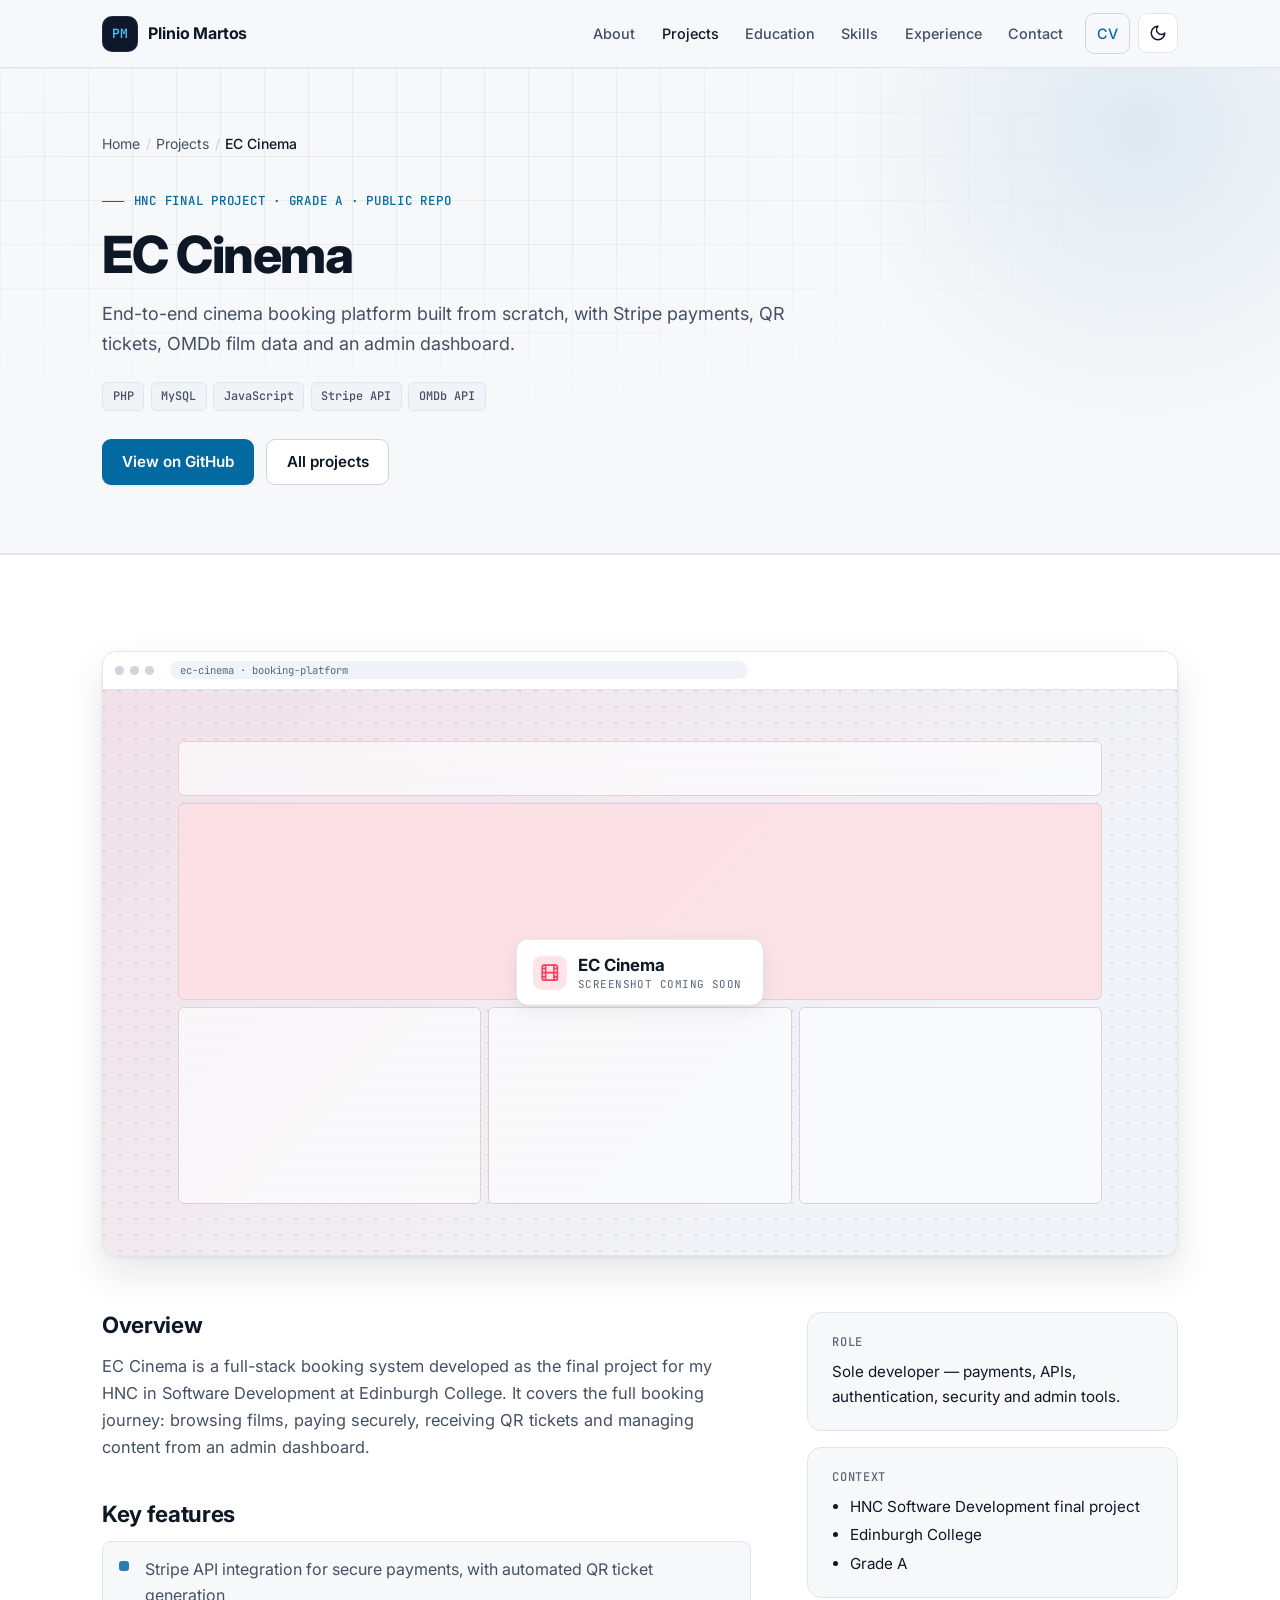
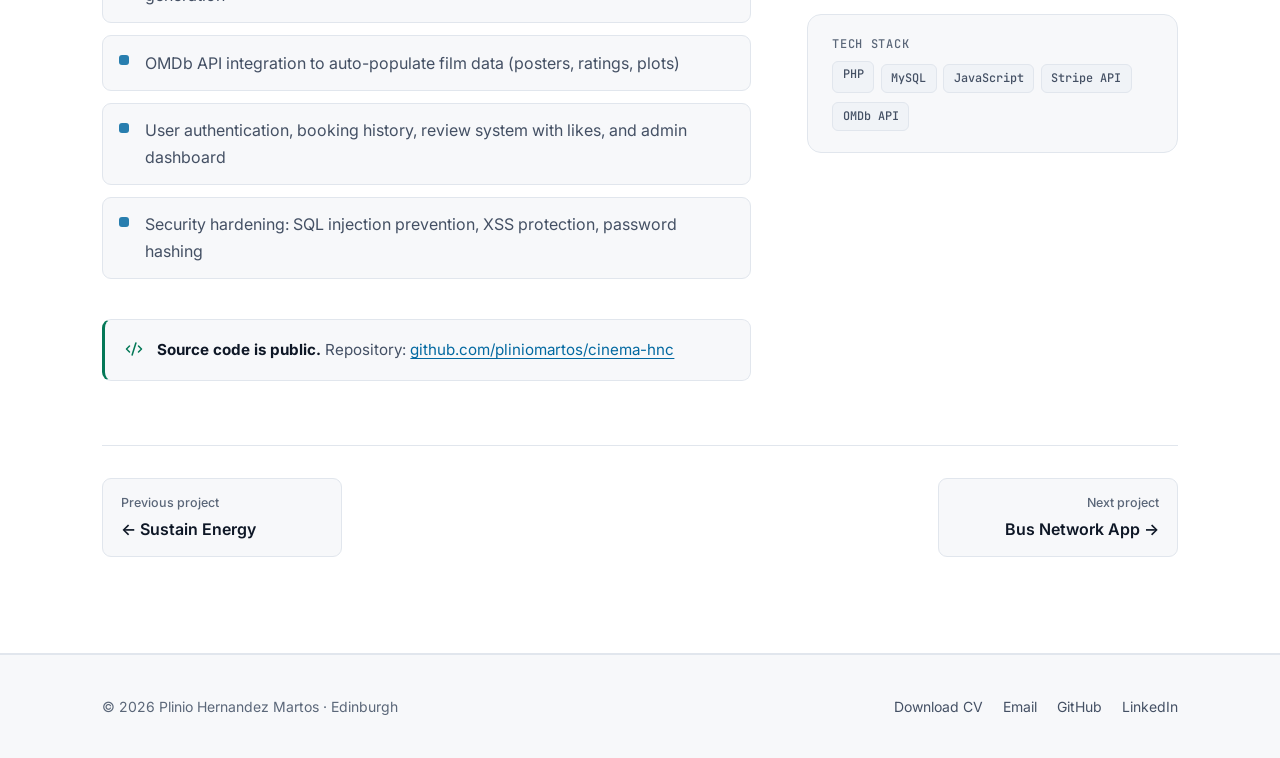
==== projects/ec-cinema.html @ 2426c2cb "Portfolio website for pliniomartos.dev" ====
<!DOCTYPE html>
<html lang="en-GB">
<head>
  <meta charset="utf-8">
  <meta name="viewport" content="width=device-width, initial-scale=1">
  <title>EC Cinema — Plinio Hernandez Martos</title>
  <meta name="description" content="EC Cinema: HNC full-stack cinema booking system with Stripe payments, QR tickets and OMDb integration. Grade A. Public on GitHub.">
  <meta name="theme-color" media="(prefers-color-scheme: light)" content="#f7f8fa">
  <meta name="theme-color" media="(prefers-color-scheme: dark)" content="#0a0f1a">
  <link rel="canonical" href="https://pliniomartos.dev/projects/ec-cinema.html">
  <meta property="og:type" content="article">
  <meta property="og:title" content="EC Cinema — Plinio Hernandez Martos">
  <meta property="og:description" content="Full-stack cinema booking system. PHP, MySQL, JavaScript, Stripe API. Grade A.">
  <meta property="og:url" content="https://pliniomartos.dev/projects/ec-cinema.html">
  <meta property="og:locale" content="en_GB">
  <link rel="icon" href="../assets/favicon.svg" type="image/svg+xml">
  <link rel="preconnect" href="https://fonts.googleapis.com">
  <link rel="preconnect" href="https://fonts.gstatic.com" crossorigin>
  <link href="https://fonts.googleapis.com/css2?family=Inter:wght@400;500;600;700;800&family=JetBrains+Mono:wght@500&display=swap" rel="stylesheet">
  <script>
    (function () {
      document.documentElement.classList.add("js");
      try {
        var t = localStorage.getItem("theme");
        if (t === "light" || t === "dark") {
          document.documentElement.setAttribute("data-theme", t);
        }
      } catch (e) {}
    })();
  </script>
  <link rel="stylesheet" href="../css/styles.css">
</head>
<body>
  <a class="skip-link" href="#main">Skip to content</a>

  <header class="site-header">
    <div class="container header-inner">
      <a class="logo" href="../index.html" aria-label="Plinio Martos home">
        <span class="logo-mark" aria-hidden="true">PM</span>
        <span>Plinio Martos</span>
      </a>
      <div class="header-actions">
        <nav class="nav" id="site-nav" aria-label="Primary">
          <a href="../index.html#about">About</a>
          <a href="../index.html#projects" class="is-current">Projects</a>
          <a href="../index.html#education">Education</a>
          <a href="../index.html#skills">Skills</a>
          <a href="../index.html#experience">Experience</a>
          <a href="../index.html#contact">Contact</a>
          <a class="nav-cv" href="../assets/Plinio_Hernandez_Martos_CV.pdf" download>CV</a>
        </nav>
        <button class="icon-btn theme-toggle" type="button" aria-label="Switch colour theme">
          <svg class="icon-sun" width="18" height="18" viewBox="0 0 24 24" fill="none" stroke="currentColor" stroke-width="2" stroke-linecap="round" stroke-linejoin="round" aria-hidden="true">
            <circle cx="12" cy="12" r="4"/>
            <path d="M12 2v2M12 20v2M4.93 4.93l1.41 1.41M17.66 17.66l1.41 1.41M2 12h2M20 12h2M6.34 17.66l-1.41 1.41M19.07 4.93l-1.41 1.41"/>
          </svg>
          <svg class="icon-moon" width="18" height="18" viewBox="0 0 24 24" fill="none" stroke="currentColor" stroke-width="2" stroke-linecap="round" stroke-linejoin="round" aria-hidden="true">
            <path d="M12 3a6 6 0 0 0 9 9 9 9 0 1 1-9-9Z"/>
          </svg>
        </button>
        <button class="icon-btn nav-toggle" type="button" aria-expanded="false" aria-controls="site-nav" aria-label="Open menu">
          <svg class="icon-open" width="20" height="20" viewBox="0 0 24 24" fill="none" stroke="currentColor" stroke-width="2" stroke-linecap="round" stroke-linejoin="round" aria-hidden="true">
            <path d="M4 7h16M4 12h16M4 17h16"/>
          </svg>
          <svg class="icon-close" width="20" height="20" viewBox="0 0 24 24" fill="none" stroke="currentColor" stroke-width="2" stroke-linecap="round" stroke-linejoin="round" aria-hidden="true">
            <path d="M6 6l12 12M18 6l-12 12"/>
          </svg>
        </button>
      </div>
    </div>
  </header>

  <main id="main">
    <div class="project-hero">
      <div class="container">
        <nav class="breadcrumb" aria-label="Breadcrumb">
          <ol>
            <li><a href="../index.html">Home</a></li>
            <li><a href="../index.html#projects">Projects</a></li>
            <li aria-current="page">EC Cinema</li>
          </ol>
        </nav>
        <p class="eyebrow">HNC final project · Grade A · Public repo</p>
        <h1>EC Cinema</h1>
        <p class="lede">End-to-end cinema booking platform built from scratch, with Stripe payments, QR tickets, OMDb film data and an admin dashboard.</p>
        <ul class="tags" aria-label="Tech stack">
          <li>PHP</li>
          <li>MySQL</li>
          <li>JavaScript</li>
          <li>Stripe API</li>
          <li>OMDb API</li>
        </ul>
        <div class="hero-actions">
          <a class="btn btn-primary" href="https://github.com/pliniomartos/cinema-hnc" rel="noopener noreferrer" target="_blank">View on GitHub</a>
          <a class="btn btn-secondary" href="../index.html#projects">All projects</a>
        </div>
      </div>
    </div>

    <section class="section section-alt">
      <div class="container">
        <div class="detail-shot">
          <div class="shot shot--lg shot--cinema" role="img" aria-label="EC Cinema booking platform preview — screenshot coming soon">
            <div class="shot-bar" aria-hidden="true">
              <span class="dot"></span><span class="dot"></span><span class="dot"></span>
              <span class="shot-url">ec-cinema · booking-platform</span>
            </div>
            <div class="shot-body" aria-hidden="true">
              <div class="shot-wire"><i></i><i></i><i></i><i></i><i></i></div>
              <div class="shot-label">
                <span class="shot-icon">
                  <svg width="20" height="20" viewBox="0 0 24 24" fill="none" stroke="currentColor" stroke-width="2" stroke-linecap="round" stroke-linejoin="round">
                    <rect width="18" height="18" x="3" y="3" rx="2"/>
                    <path d="M7 3v18M17 3v18M3 12h18M3 7h4M3 17h4M17 7h4M17 17h4"/>
                  </svg>
                </span>
                <span class="shot-text">
                  <span class="shot-name">EC Cinema</span>
                  <span class="shot-note">Screenshot coming soon</span>
                </span>
              </div>
            </div>
          </div>
        </div>

        <div class="detail-grid">
          <div class="detail-main">
            <section aria-labelledby="overview-heading">
              <h2 id="overview-heading">Overview</h2>
              <p>
                EC Cinema is a full-stack booking system developed as the final project for my HNC in Software
                Development at Edinburgh College. It covers the full booking journey: browsing films, paying securely,
                receiving QR tickets and managing content from an admin dashboard.
              </p>
            </section>

            <section aria-labelledby="features-heading">
              <h2 id="features-heading">Key features</h2>
              <ul class="feature-list">
                <li>Stripe API integration for secure payments, with automated QR ticket generation</li>
                <li>OMDb API integration to auto-populate film data (posters, ratings, plots)</li>
                <li>User authentication, booking history, review system with likes, and admin dashboard</li>
                <li>Security hardening: SQL injection prevention, XSS protection, password hashing</li>
              </ul>
            </section>

            <div class="code-note is-public">
              <svg width="18" height="18" viewBox="0 0 24 24" fill="none" stroke="currentColor" stroke-width="2" stroke-linecap="round" stroke-linejoin="round" aria-hidden="true">
                <path d="m18 16 4-4-4-4"/>
                <path d="m6 8-4 4 4 4"/>
                <path d="m14.5 4-5 16"/>
              </svg>
              <p>
                <strong>Source code is public.</strong>
                Repository:
                <a href="https://github.com/pliniomartos/cinema-hnc" rel="noopener noreferrer" target="_blank">github.com/pliniomartos/cinema-hnc</a>
              </p>
            </div>
          </div>

          <aside class="detail-aside">
            <div class="aside-card">
              <h3>Role</h3>
              <p>Sole developer — payments, APIs, authentication, security and admin tools.</p>
            </div>
            <div class="aside-card">
              <h3>Context</h3>
              <ul>
                <li>HNC Software Development final project</li>
                <li>Edinburgh College</li>
                <li>Grade A</li>
              </ul>
            </div>
            <div class="aside-card">
              <h3>Tech stack</h3>
              <ul class="tags">
                <li>PHP</li>
                <li>MySQL</li>
                <li>JavaScript</li>
                <li>Stripe API</li>
                <li>OMDb API</li>
              </ul>
            </div>
          </aside>
        </div>

        <nav class="more-projects" aria-label="More projects">
          <a href="sustain-energy.html">
            <span>Previous project</span>
            ← Sustain Energy
          </a>
          <a class="next" href="bus-network.html">
            <span>Next project</span>
            Bus Network App →
          </a>
        </nav>
      </div>
    </section>
  </main>

  <footer class="site-footer">
    <div class="container footer-inner">
      <p>© <span id="year">2026</span> Plinio Hernandez Martos · Edinburgh</p>
      <div class="footer-links">
        <a href="../assets/Plinio_Hernandez_Martos_CV.pdf" download>Download CV</a>
        <a href="mailto:pliniohernandezmartos@gmail.com">Email</a>
        <a href="https://github.com/pliniomartos" rel="noopener noreferrer" target="_blank">GitHub</a>
        <a href="https://linkedin.com/in/pliniomartos" rel="noopener noreferrer" target="_blank">LinkedIn</a>
      </div>
    </div>
  </footer>
  <script src="../js/main.js"></script>
</body>
</html>
---- css/styles.css ----
/* ==========================================================================
   Plinio Hernandez Martos — Portfolio
   Plain CSS, no build step. Light/dark themes (system default + manual toggle).
   ========================================================================== */

/* ---------- Design tokens ---------- */
:root {
  color-scheme: light;
  --bg: #f7f8fa;
  --surface: #ffffff;
  --surface-2: #f0f3f7;
  --text: #0e1726;
  --text-muted: #445064;
  --text-subtle: #5b6779;
  --border: #e1e6ed;
  --border-strong: #cdd5df;
  --accent: #0369a1;
  --accent-strong: #075985;
  --accent-soft: #e5f1f9;
  --accent-ink: #ffffff;
  --success: #047857;
  --success-soft: #e3f4ee;
  --grid-line: rgba(14, 23, 38, 0.05);
  --glow: rgba(3, 105, 161, 0.10);

  --radius: 14px;
  --radius-sm: 9px;
  --radius-pill: 999px;
  --shadow-sm: 0 1px 2px rgba(14, 23, 38, 0.06);
  --shadow: 0 1px 2px rgba(14, 23, 38, 0.05), 0 6px 20px rgba(14, 23, 38, 0.06);
  --shadow-lg: 0 2px 4px rgba(14, 23, 38, 0.05), 0 18px 40px rgba(14, 23, 38, 0.10);

  --font: "Inter", system-ui, -apple-system, "Segoe UI", Roboto, "Helvetica Neue", Arial, sans-serif;
  --mono: "JetBrains Mono", ui-monospace, "SF Mono", "Cascadia Mono", Menlo, Consolas, monospace;
  --max: 1140px;
  --header-h: 68px;
}

:root[data-theme="dark"] {
  color-scheme: dark;
  --bg: #0a0f1a;
  --surface: #111827;
  --surface-2: #162033;
  --text: #e8edf5;
  --text-muted: #a9b6c9;
  --text-subtle: #8e9db3;
  --border: #1f2a3d;
  --border-strong: #2d3b53;
  --accent: #4cc2f5;
  --accent-strong: #8dd8fa;
  --accent-soft: rgba(76, 194, 245, 0.12);
  --accent-ink: #04111d;
  --success: #3fd3a0;
  --success-soft: rgba(63, 211, 160, 0.12);
  --grid-line: rgba(232, 237, 245, 0.045);
  --glow: rgba(76, 194, 245, 0.10);
  --shadow-sm: 0 1px 2px rgba(0, 0, 0, 0.3);
  --shadow: 0 1px 2px rgba(0, 0, 0, 0.3), 0 6px 20px rgba(0, 0, 0, 0.25);
  --shadow-lg: 0 2px 4px rgba(0, 0, 0, 0.3), 0 18px 40px rgba(0, 0, 0, 0.4);
}

@media (prefers-color-scheme: dark) {
  :root:not([data-theme="light"]) {
    color-scheme: dark;
    --bg: #0a0f1a;
    --surface: #111827;
    --surface-2: #162033;
    --text: #e8edf5;
    --text-muted: #a9b6c9;
    --text-subtle: #8e9db3;
    --border: #1f2a3d;
    --border-strong: #2d3b53;
    --accent: #4cc2f5;
    --accent-strong: #8dd8fa;
    --accent-soft: rgba(76, 194, 245, 0.12);
    --accent-ink: #04111d;
    --success: #3fd3a0;
    --success-soft: rgba(63, 211, 160, 0.12);
    --grid-line: rgba(232, 237, 245, 0.045);
    --glow: rgba(76, 194, 245, 0.10);
    --shadow-sm: 0 1px 2px rgba(0, 0, 0, 0.3);
    --shadow: 0 1px 2px rgba(0, 0, 0, 0.3), 0 6px 20px rgba(0, 0, 0, 0.25);
    --shadow-lg: 0 2px 4px rgba(0, 0, 0, 0.3), 0 18px 40px rgba(0, 0, 0, 0.4);
  }
}

/* ---------- Base ---------- */
*,
*::before,
*::after {
  box-sizing: border-box;
}

html {
  scroll-behavior: smooth;
  scroll-padding-top: calc(var(--header-h) + 12px);
  -webkit-text-size-adjust: 100%;
  text-size-adjust: 100%;
}

@media (prefers-reduced-motion: reduce) {
  html {
    scroll-behavior: auto;
  }
  *,
  *::before,
  *::after {
    animation-duration: 0.01ms !important;
    animation-iteration-count: 1 !important;
    transition-duration: 0.01ms !important;
  }
}

body {
  margin: 0;
  font-family: var(--font);
  font-size: 1rem;
  line-height: 1.65;
  color: var(--text);
  background: var(--bg);
  -webkit-font-smoothing: antialiased;
  -moz-osx-font-smoothing: grayscale;
  text-rendering: optimizeLegibility;
}

h1,
h2,
h3,
h4 {
  line-height: 1.2;
  letter-spacing: -0.015em;
  margin: 0;
  text-wrap: balance;
}

p {
  margin: 0 0 1rem;
}

img {
  max-width: 100%;
  height: auto;
  display: block;
}

svg {
  flex-shrink: 0;
}

a {
  color: var(--accent);
  text-decoration-thickness: 1px;
  text-underline-offset: 3px;
}

a:hover {
  color: var(--accent-strong);
}

:focus-visible {
  outline: 3px solid var(--accent);
  outline-offset: 3px;
  border-radius: 4px;
}

::selection {
  background: var(--accent);
  color: var(--accent-ink);
}

code {
  font-family: var(--mono);
  font-size: 0.875em;
  background: var(--surface-2);
  border: 1px solid var(--border);
  border-radius: 5px;
  padding: 0.05em 0.35em;
}

.container {
  width: 100%;
  max-width: var(--max);
  margin: 0 auto;
  padding: 0 1.25rem;
}

@media (min-width: 768px) {
  .container {
    padding: 0 2rem;
  }
}

.sr-only {
  position: absolute;
  width: 1px;
  height: 1px;
  padding: 0;
  margin: -1px;
  overflow: hidden;
  clip: rect(0, 0, 0, 0);
  white-space: nowrap;
  border: 0;
}

.skip-link {
  position: absolute;
  left: 1rem;
  top: -100px;
  z-index: 200;
  padding: 0.65rem 1rem;
  background: var(--accent);
  color: var(--accent-ink);
  font-weight: 600;
  border-radius: var(--radius-sm);
  text-decoration: none;
}

.skip-link:focus {
  top: 0.75rem;
  color: var(--accent-ink);
}

/* ---------- Header & navigation ---------- */
.site-header {
  position: sticky;
  top: 0;
  z-index: 100;
  height: var(--header-h);
  background: color-mix(in srgb, var(--bg) 82%, transparent);
  -webkit-backdrop-filter: saturate(160%) blur(12px);
  backdrop-filter: saturate(160%) blur(12px);
  border-bottom: 1px solid var(--border);
}

@supports not (background: color-mix(in srgb, red 50%, transparent)) {
  .site-header {
    background: var(--bg);
  }
}

.header-inner {
  display: flex;
  align-items: center;
  justify-content: space-between;
  gap: 1rem;
  height: 100%;
}

.logo {
  display: inline-flex;
  align-items: center;
  gap: 0.65rem;
  font-weight: 700;
  font-size: 1rem;
  letter-spacing: -0.01em;
  color: var(--text);
  text-decoration: none;
}

.logo:hover {
  color: var(--text);
}

.logo-mark {
  display: inline-grid;
  place-items: center;
  width: 36px;
  height: 36px;
  border-radius: 10px;
  background: #0f172a;
  color: #4cc2f5;
  font-family: var(--mono);
  font-size: 0.8rem;
  font-weight: 600;
  letter-spacing: 0;
  box-shadow: inset 0 0 0 1px rgba(255, 255, 255, 0.08);
}

.header-actions {
  display: flex;
  align-items: center;
  gap: 0.5rem;
}

.nav {
  display: flex;
  align-items: center;
  gap: 0.25rem;
}

.nav a {
  position: relative;
  padding: 0.45rem 0.7rem;
  border-radius: var(--radius-sm);
  font-size: 0.9rem;
  font-weight: 500;
  color: var(--text-muted);
  text-decoration: none;
  transition: color 0.15s ease, background-color 0.15s ease;
}

.nav a:hover {
  color: var(--text);
  background: var(--surface-2);
}

.nav a[aria-current="page"],
.nav a.is-current {
  color: var(--text);
}

.nav .nav-cv {
  margin-left: 0.4rem;
  color: var(--accent);
  border: 1px solid var(--border-strong);
}

.nav .nav-cv:hover {
  color: var(--accent-strong);
  border-color: var(--accent);
  background: var(--accent-soft);
}

.icon-btn {
  display: inline-grid;
  place-items: center;
  width: 40px;
  height: 40px;
  padding: 0;
  border: 1px solid var(--border);
  border-radius: var(--radius-sm);
  background: var(--surface);
  color: var(--text);
  cursor: pointer;
  transition: border-color 0.15s ease, background-color 0.15s ease;
}

.icon-btn:hover {
  border-color: var(--border-strong);
  background: var(--surface-2);
}

.nav-toggle {
  display: none;
}

.nav-toggle .icon-close {
  display: none;
}

.nav-toggle[aria-expanded="true"] .icon-open {
  display: none;
}

.nav-toggle[aria-expanded="true"] .icon-close {
  display: block;
}

/* Theme toggle: show the icon for the theme you would switch TO */
.theme-toggle .icon-sun {
  display: none;
}

:root[data-theme="dark"] .theme-toggle .icon-sun {
  display: block;
}

:root[data-theme="dark"] .theme-toggle .icon-moon {
  display: none;
}

@media (prefers-color-scheme: dark) {
  :root:not([data-theme="light"]) .theme-toggle .icon-sun {
    display: block;
  }
  :root:not([data-theme="light"]) .theme-toggle .icon-moon {
    display: none;
  }
}

/* Without JS the toggles cannot work, so hide them and keep the nav visible */
html:not(.js) .theme-toggle,
html:not(.js) .nav-toggle {
  display: none !important;
}

@media (max-width: 860px) {
  .js .nav-toggle {
    display: inline-grid;
  }

  .js .nav {
    position: absolute;
    top: var(--header-h);
    left: 0;
    right: 0;
    z-index: 99;
    flex-direction: column;
    align-items: stretch;
    gap: 0.15rem;
    padding: 0.75rem 1.25rem 1.5rem;
    min-height: calc(100vh - var(--header-h));
    min-height: calc(100dvh - var(--header-h));
    background: var(--bg);
    border-bottom: 1px solid var(--border);
    box-shadow: var(--shadow-lg);
    display: none;
  }

  .js .nav.is-open {
    display: flex;
  }

  .js .site-header:has(.nav.is-open) {
    background: var(--bg);
  }

  body.nav-open {
    overflow: hidden;
  }

  .js .nav a {
    padding: 0.8rem 0.75rem;
    font-size: 1rem;
  }

  .js .nav .nav-cv {
    margin: 0.5rem 0 0;
    text-align: center;
  }

  html:not(.js) .header-inner {
    height: auto;
    flex-wrap: wrap;
    padding-top: 0.75rem;
    padding-bottom: 0.75rem;
  }

  html:not(.js) .site-header {
    height: auto;
    position: static;
  }

  html:not(.js) .nav {
    flex-wrap: wrap;
  }
}

/* ---------- Buttons ---------- */
.btn {
  display: inline-flex;
  align-items: center;
  justify-content: center;
  gap: 0.5rem;
  min-height: 46px;
  padding: 0.7rem 1.2rem;
  font-family: inherit;
  font-size: 0.95rem;
  font-weight: 600;
  line-height: 1.2;
  border-radius: var(--radius-sm);
  border: 1px solid transparent;
  text-decoration: none;
  cursor: pointer;
  transition: background-color 0.15s ease, border-color 0.15s ease, color 0.15s ease, transform 0.15s ease, box-shadow 0.15s ease;
}

.btn:hover {
  transform: translateY(-1px);
}

.btn-primary {
  background: var(--accent);
  color: var(--accent-ink);
  box-shadow: var(--shadow-sm);
}

.btn-primary:hover {
  background: var(--accent-strong);
  color: var(--accent-ink);
}

.btn-secondary {
  background: var(--surface);
  color: var(--text);
  border-color: var(--border-strong);
}

.btn-secondary:hover {
  color: var(--text);
  border-color: var(--text-subtle);
}

.btn-ghost {
  background: transparent;
  color: var(--accent);
  padding-left: 0.25rem;
  padding-right: 0.25rem;
}

.btn-ghost:hover {
  color: var(--accent-strong);
  transform: none;
}

.btn-sm {
  min-height: 40px;
  padding: 0.5rem 0.95rem;
  font-size: 0.875rem;
}

/* ---------- Hero ---------- */
.hero {
  position: relative;
  overflow: hidden;
  padding: 4.5rem 0 4.5rem;
  border-bottom: 1px solid var(--border);
}

.hero::before,
.project-hero::before,
.error-page::before {
  content: "";
  position: absolute;
  inset: 0;
  z-index: -1;
  background-image:
    linear-gradient(var(--grid-line) 1px, transparent 1px),
    linear-gradient(90deg, var(--grid-line) 1px, transparent 1px);
  background-size: 44px 44px;
  -webkit-mask-image: radial-gradient(ellipse 80% 70% at 30% 20%, #000 30%, transparent 75%);
  mask-image: radial-gradient(ellipse 80% 70% at 30% 20%, #000 30%, transparent 75%);
}

.hero::after,
.project-hero::after {
  content: "";
  position: absolute;
  z-index: -1;
  width: 640px;
  height: 640px;
  top: -260px;
  right: -180px;
  border-radius: 50%;
  background: radial-gradient(circle, var(--glow), transparent 65%);
  pointer-events: none;
}

.hero,
.project-hero,
.error-page {
  isolation: isolate;
}

.hero-grid {
  display: grid;
  gap: 3rem;
  align-items: center;
}

@media (min-width: 960px) {
  .hero {
    padding: 6rem 0 6rem;
  }
  .hero-grid {
    grid-template-columns: minmax(0, 1.35fr) minmax(0, 1fr);
    gap: 3.5rem;
  }
}

.status-pill {
  display: inline-flex;
  align-items: center;
  gap: 0.55rem;
  margin: 0 0 1.5rem;
  padding: 0.35rem 0.85rem 0.35rem 0.7rem;
  font-size: 0.85rem;
  font-weight: 500;
  color: var(--text-muted);
  background: var(--surface);
  border: 1px solid var(--border);
  border-radius: var(--radius-pill);
  box-shadow: var(--shadow-sm);
}

.status-dot {
  width: 8px;
  height: 8px;
  border-radius: 50%;
  background: var(--success);
  box-shadow: 0 0 0 4px var(--success-soft);
}

.hero h1 {
  font-size: clamp(2.35rem, 4.2vw + 1rem, 3.9rem);
  font-weight: 800;
  letter-spacing: -0.035em;
  line-height: 1.05;
  margin-bottom: 1rem;
}

.hero-role {
  margin: 0 0 1.25rem;
  font-size: clamp(1.1rem, 1vw + 0.9rem, 1.35rem);
  font-weight: 600;
  color: var(--accent);
  letter-spacing: -0.01em;
}

.hero-lead {
  max-width: 38rem;
  font-size: 1.075rem;
  color: var(--text-muted);
  margin-bottom: 2rem;
}

.hero-actions {
  display: flex;
  flex-wrap: wrap;
  gap: 0.75rem;
}

.hero-facts {
  display: flex;
  flex-wrap: wrap;
  gap: 0.6rem 1.5rem;
  margin: 2.25rem 0 0;
  padding: 0;
  list-style: none;
  font-size: 0.9rem;
  color: var(--text-muted);
}

.hero-facts li {
  display: inline-flex;
  align-items: center;
  gap: 0.45rem;
}

.hero-facts svg {
  color: var(--accent);
}

/* Hero "profile file" card */
.profile-card {
  margin: 0;
  background: var(--surface);
  border: 1px solid var(--border);
  border-radius: var(--radius);
  box-shadow: var(--shadow-lg);
  overflow: hidden;
  font-family: var(--mono);
  font-size: 0.82rem;
  line-height: 1.75;
}

.profile-card-bar {
  display: flex;
  align-items: center;
  gap: 6px;
  padding: 0.7rem 1rem;
  background: var(--surface-2);
  border-bottom: 1px solid var(--border);
  color: var(--text-subtle);
  font-size: 0.75rem;
}

.profile-card-bar .dot {
  width: 10px;
  height: 10px;
  border-radius: 50%;
  background: var(--border-strong);
}

.profile-card-bar .file {
  margin-left: 0.6rem;
}

.profile-card pre,
.profile-card code {
  background: none;
  border: 0;
  border-radius: 0;
  padding: 0;
  font: inherit;
  font-size: inherit;
  white-space: pre-wrap;
  overflow-wrap: break-word;
}

.profile-card pre {
  margin: 0;
  padding: 1.1rem 1.25rem 1.3rem;
  overflow-x: auto;
  color: var(--text-muted);
}

.profile-card .k {
  color: var(--accent);
}

.profile-card .s {
  color: var(--text);
}

.profile-card .b {
  color: var(--success);
}

/* ---------- Sections ---------- */
.section {
  padding: 4.5rem 0;
}

@media (min-width: 768px) {
  .section {
    padding: 6rem 0;
  }
}

.section-alt {
  background: var(--surface);
  border-top: 1px solid var(--border);
  border-bottom: 1px solid var(--border);
}

.section-header {
  max-width: 44rem;
  margin-bottom: 2.75rem;
}

.eyebrow {
  display: inline-flex;
  align-items: center;
  gap: 0.6rem;
  margin: 0 0 0.75rem;
  font-family: var(--mono);
  font-size: 0.78rem;
  font-weight: 500;
  letter-spacing: 0.06em;
  text-transform: uppercase;
  color: var(--accent);
}

.eyebrow::before {
  content: "";
  width: 22px;
  height: 1px;
  background: currentColor;
}

.section-header h2 {
  font-size: clamp(1.75rem, 1.5vw + 1.2rem, 2.35rem);
  font-weight: 750;
  letter-spacing: -0.025em;
  margin-bottom: 0.85rem;
}

.section-header p {
  margin: 0;
  font-size: 1.05rem;
  color: var(--text-muted);
}

/* ---------- About ---------- */
.about-grid {
  display: grid;
  gap: 2.5rem;
}

@media (min-width: 900px) {
  .about-grid {
    grid-template-columns: minmax(0, 1.4fr) minmax(0, 1fr);
    gap: 3.5rem;
    align-items: start;
  }
}

.about-text p {
  color: var(--text-muted);
  font-size: 1.05rem;
}

.about-text p:first-child {
  color: var(--text);
  font-size: 1.15rem;
}

.about-text p:last-child {
  margin-bottom: 0;
}

.about-card {
  padding: 1.75rem;
  background: var(--bg);
  border: 1px solid var(--border);
  border-radius: var(--radius);
}

.about-card h3 {
  font-size: 0.8rem;
  font-family: var(--mono);
  font-weight: 500;
  text-transform: uppercase;
  letter-spacing: 0.06em;
  color: var(--text-subtle);
  margin-bottom: 1.25rem;
}

.about-card dl {
  margin: 0;
  display: grid;
  gap: 0;
}

.about-card dl > div {
  padding: 0.85rem 0;
  border-top: 1px solid var(--border);
}

.about-card dl > div:first-child {
  padding-top: 0;
  border-top: 0;
}

.about-card dl > div:last-child {
  padding-bottom: 0;
}

.about-card dt {
  font-size: 0.78rem;
  font-weight: 600;
  text-transform: uppercase;
  letter-spacing: 0.05em;
  color: var(--text-subtle);
  margin-bottom: 0.2rem;
}

.about-card dd {
  margin: 0;
  font-size: 0.95rem;
  line-height: 1.5;
}

.about-card dd strong {
  font-weight: 600;
}

.about-card dd .sub {
  display: block;
  color: var(--text-muted);
  font-size: 0.875rem;
}

/* ---------- Education ---------- */
.edu-list {
  display: grid;
  gap: 1rem;
  margin: 0;
  padding: 0;
  list-style: none;
}

.edu-item {
  display: grid;
  gap: 0.35rem 2rem;
  padding: 1.5rem;
  background: var(--surface);
  border: 1px solid var(--border);
  border-radius: var(--radius);
  box-shadow: var(--shadow-sm);
}

.section-alt .edu-item {
  background: var(--bg);
}

.edu-item.is-current {
  border-color: color-mix(in srgb, var(--accent) 45%, var(--border));
  box-shadow: 0 0 0 1px color-mix(in srgb, var(--accent) 20%, transparent), var(--shadow);
}

@media (min-width: 760px) {
  .edu-item {
    grid-template-columns: 170px minmax(0, 1fr);
    padding: 1.6rem 1.75rem;
  }
}

.edu-dates {
  margin: 0;
  font-family: var(--mono);
  font-size: 0.85rem;
  color: var(--text-subtle);
  padding-top: 0.2rem;
}

.edu-body h3 {
  font-size: 1.15rem;
  font-weight: 700;
  margin-bottom: 0.2rem;
}

.edu-inst {
  margin: 0 0 0.75rem;
  color: var(--text-muted);
  font-weight: 500;
}

.edu-body ul.edu-notes {
  margin: 0.75rem 0 0;
  padding-left: 1.1rem;
  color: var(--text-muted);
  font-size: 0.95rem;
}

.edu-body ul.edu-notes li + li {
  margin-top: 0.25rem;
}

.badges {
  display: flex;
  flex-wrap: wrap;
  gap: 0.4rem;
  margin: 0;
  padding: 0;
  list-style: none;
}

.badge {
  display: inline-flex;
  align-items: center;
  gap: 0.35rem;
  padding: 0.2rem 0.6rem;
  font-size: 0.78rem;
  font-weight: 600;
  line-height: 1.5;
  border-radius: var(--radius-pill);
  background: var(--surface-2);
  color: var(--text-muted);
  border: 1px solid var(--border);
}

.badge-accent {
  background: var(--accent-soft);
  color: var(--accent);
  border-color: transparent;
}

:root[data-theme="dark"] .badge-accent {
  color: var(--accent-strong);
}

@media (prefers-color-scheme: dark) {
  :root:not([data-theme="light"]) .badge-accent {
    color: var(--accent-strong);
  }
}

.badge-success {
  background: var(--success-soft);
  color: var(--success);
  border-color: transparent;
}

/* ---------- Projects ---------- */
.projects-grid {
  display: grid;
  gap: 1.5rem;
}

@media (min-width: 720px) {
  .projects-grid {
    grid-template-columns: repeat(2, minmax(0, 1fr));
  }
}

.project-card {
  display: flex;
  flex-direction: column;
  background: var(--surface);
  border: 1px solid var(--border);
  border-radius: var(--radius);
  overflow: hidden;
  box-shadow: var(--shadow-sm);
  transition: box-shadow 0.2s ease, border-color 0.2s ease, transform 0.2s ease;
}

.project-card:hover {
  border-color: var(--border-strong);
  box-shadow: var(--shadow-lg);
  transform: translateY(-2px);
}

.project-card .shot {
  border: 0;
  border-bottom: 1px solid var(--border);
  border-radius: 0;
}

.project-body {
  display: flex;
  flex-direction: column;
  flex: 1;
  padding: 1.5rem 1.5rem 1.35rem;
}

.project-meta {
  margin: 0 0 0.5rem;
  font-family: var(--mono);
  font-size: 0.75rem;
  font-weight: 500;
  letter-spacing: 0.04em;
  text-transform: uppercase;
  color: var(--text-subtle);
}

.project-body h3 {
  font-size: 1.3rem;
  font-weight: 700;
  margin-bottom: 0.55rem;
}

.project-body h3 a {
  color: var(--text);
  text-decoration: none;
}

.project-body h3 a:hover {
  color: var(--accent);
}

.project-body > p:not(.project-meta) {
  color: var(--text-muted);
  font-size: 0.975rem;
}

.tags {
  display: flex;
  flex-wrap: wrap;
  gap: 0.4rem;
  margin: 0 0 1.25rem;
  padding: 0;
  list-style: none;
}

.tags li {
  padding: 0.22rem 0.6rem;
  font-family: var(--mono);
  font-size: 0.74rem;
  font-weight: 500;
  color: var(--text-muted);
  background: var(--surface-2);
  border: 1px solid var(--border);
  border-radius: 6px;
}

.project-footer {
  display: flex;
  flex-wrap: wrap;
  align-items: center;
  justify-content: space-between;
  gap: 0.75rem 1rem;
  margin-top: auto;
  padding-top: 1.1rem;
  border-top: 1px solid var(--border);
}

.code-status {
  display: inline-flex;
  align-items: center;
  gap: 0.45rem;
  margin: 0;
  font-size: 0.875rem;
  font-weight: 500;
  color: var(--text-muted);
}

.code-status a {
  color: inherit;
  text-decoration: underline;
  text-decoration-color: var(--border-strong);
}

.code-status a:hover {
  color: var(--accent);
  text-decoration-color: currentColor;
}

.code-status svg {
  color: var(--text-subtle);
}

.code-status.is-public {
  color: var(--success);
}

.code-status.is-public svg {
  color: currentColor;
}

/* ---------- Screenshot placeholders (designed, intentional) ---------- */
.shot {
  --tint: #0ea5e9;
  position: relative;
  display: flex;
  flex-direction: column;
  aspect-ratio: 16 / 10;
  overflow: hidden;
  background: var(--surface-2);
  border: 1px solid var(--border);
  border-radius: var(--radius);
}

.shot--energy { --tint: #10b981; }
.shot--cinema { --tint: #f43f5e; }
.shot--bus { --tint: #f59e0b; }
.shot--ml { --tint: #8b5cf6; }

.shot-bar {
  display: flex;
  align-items: center;
  gap: 6px;
  height: 30px;
  padding: 0 12px;
  background: var(--surface);
  border-bottom: 1px solid var(--border);
}

.shot-bar .dot {
  width: 9px;
  height: 9px;
  border-radius: 50%;
  background: var(--border-strong);
}

.shot-url {
  flex: 0 1 55%;
  margin-left: 10px;
  padding: 0 10px;
  height: 18px;
  line-height: 18px;
  font-family: var(--mono);
  font-size: 0.66rem;
  color: var(--text-subtle);
  background: var(--surface-2);
  border-radius: var(--radius-pill);
  white-space: nowrap;
  overflow: hidden;
  text-overflow: ellipsis;
}

.shot-body {
  position: relative;
  flex: 1;
  background:
    radial-gradient(circle at 1px 1px, color-mix(in srgb, var(--tint) 22%, transparent) 1px, transparent 0) 0 0 / 16px 16px,
    linear-gradient(135deg, color-mix(in srgb, var(--tint) 10%, var(--surface-2)), var(--surface-2) 70%);
}

/* Wireframe skeleton */
.shot-wire {
  position: absolute;
  inset: 9% 7%;
  display: grid;
  gap: 7px;
  grid-template-columns: repeat(3, 1fr);
  grid-template-rows: 12% 1fr 1fr;
  grid-template-areas:
    "n n n"
    "h h h"
    "a b c";
  opacity: 0.85;
}

.shot-wire i {
  display: block;
  border-radius: 6px;
  background: color-mix(in srgb, var(--surface) 75%, transparent);
  border: 1px solid color-mix(in srgb, var(--tint) 18%, var(--border));
}

.shot-wire i:nth-child(1) { grid-area: n; }
.shot-wire i:nth-child(2) {
  grid-area: h;
  background: color-mix(in srgb, var(--tint) 16%, var(--surface));
}
.shot-wire i:nth-child(3) { grid-area: a; }
.shot-wire i:nth-child(4) { grid-area: b; }
.shot-wire i:nth-child(5) { grid-area: c; }

/* Desktop-app layout (sidebar + main) */
.shot-wire--desktop {
  grid-template-columns: 26% 1fr 1fr;
  grid-template-rows: 12% 1fr 26%;
  grid-template-areas:
    "s n n"
    "s h h"
    "s a b";
}

.shot-wire--desktop i:nth-child(1) { grid-area: s; }
.shot-wire--desktop i:nth-child(2) { grid-area: h; }
.shot-wire--desktop i:nth-child(3) { grid-area: n; }
.shot-wire--desktop i:nth-child(4) { grid-area: a; }
.shot-wire--desktop i:nth-child(5) { grid-area: b; }

/* Notebook layout (cells + chart) */
.shot-wire--notebook {
  grid-template-columns: 1fr 1fr 1fr;
  grid-template-rows: 18% 18% 1fr;
  grid-template-areas:
    "n n c"
    "a a c"
    "h h h";
}

.shot-wire--notebook i:nth-child(1) { grid-area: n; }
.shot-wire--notebook i:nth-child(2) {
  grid-area: h;
  background:
    linear-gradient(to top, color-mix(in srgb, var(--tint) 30%, transparent) 0 40%, transparent 40%) 10% 100% / 9% 100% no-repeat,
    linear-gradient(to top, color-mix(in srgb, var(--tint) 30%, transparent) 0 65%, transparent 65%) 26% 100% / 9% 100% no-repeat,
    linear-gradient(to top, color-mix(in srgb, var(--tint) 30%, transparent) 0 52%, transparent 52%) 42% 100% / 9% 100% no-repeat,
    linear-gradient(to top, color-mix(in srgb, var(--tint) 30%, transparent) 0 80%, transparent 80%) 58% 100% / 9% 100% no-repeat,
    linear-gradient(to top, color-mix(in srgb, var(--tint) 30%, transparent) 0 70%, transparent 70%) 74% 100% / 9% 100% no-repeat,
    linear-gradient(to top, color-mix(in srgb, var(--tint) 30%, transparent) 0 90%, transparent 90%) 90% 100% / 9% 100% no-repeat,
    color-mix(in srgb, var(--surface) 75%, transparent);
}
.shot-wire--notebook i:nth-child(3) { grid-area: a; }
.shot-wire--notebook i:nth-child(4) { grid-area: c; }
.shot-wire--notebook i:nth-child(5) { display: none; }

.shot-label {
  position: absolute;
  left: 50%;
  top: 50%;
  transform: translate(-50%, -50%);
  display: flex;
  align-items: center;
  gap: 0.7rem;
  max-width: calc(100% - 2rem);
  padding: 0.65rem 1rem 0.65rem 0.75rem;
  background: var(--surface);
  border: 1px solid var(--border);
  border-radius: 12px;
  box-shadow: var(--shadow);
  white-space: nowrap;
}

.shot-icon {
  display: inline-grid;
  place-items: center;
  width: 34px;
  height: 34px;
  border-radius: 9px;
  color: var(--tint);
  background: color-mix(in srgb, var(--tint) 14%, transparent);
}

.shot-text {
  display: flex;
  flex-direction: column;
  line-height: 1.3;
  min-width: 0;
}

.shot-name {
  font-weight: 700;
  font-size: 0.92rem;
  color: var(--text);
  overflow: hidden;
  text-overflow: ellipsis;
}

.shot-note {
  font-family: var(--mono);
  font-size: 0.68rem;
  letter-spacing: 0.04em;
  text-transform: uppercase;
  color: var(--text-subtle);
}

.shot--lg {
  aspect-ratio: 16 / 9;
  box-shadow: var(--shadow-lg);
}

.shot--lg .shot-bar {
  height: 38px;
}

.shot--lg .shot-label {
  padding: 0.9rem 1.35rem 0.9rem 1rem;
}

.shot--lg .shot-name {
  font-size: 1.05rem;
}

/* Real screenshots, once added (see README) */
.shot-img {
  width: 100%;
  aspect-ratio: 16 / 10;
  object-fit: cover;
  object-position: top center;
  border-bottom: 1px solid var(--border);
}

.shot-img--lg {
  aspect-ratio: auto;
  border: 1px solid var(--border);
  border-radius: var(--radius);
  box-shadow: var(--shadow-lg);
}

@media (max-width: 420px) {
  .shot-label {
    gap: 0.5rem;
    padding: 0.5rem 0.75rem 0.5rem 0.55rem;
  }
  .shot-icon {
    width: 28px;
    height: 28px;
  }
}

/* ---------- Skills ---------- */
.skills-grid {
  display: grid;
  gap: 1rem;
}

@media (min-width: 640px) {
  .skills-grid {
    grid-template-columns: repeat(2, minmax(0, 1fr));
  }
}

@media (min-width: 960px) {
  .skills-grid {
    grid-template-columns: repeat(3, minmax(0, 1fr));
  }
}

.skill-group {
  padding: 1.5rem;
  background: var(--surface);
  border: 1px solid var(--border);
  border-radius: var(--radius);
}

.section-alt .skill-group {
  background: var(--bg);
}

.skill-group h3 {
  display: flex;
  align-items: center;
  gap: 0.55rem;
  font-size: 1rem;
  font-weight: 650;
  margin-bottom: 1rem;
}

.skill-group h3 svg {
  color: var(--accent);
}

.skill-group ul {
  display: flex;
  flex-wrap: wrap;
  gap: 0.4rem;
  margin: 0;
  padding: 0;
  list-style: none;
}

.skill-group li {
  padding: 0.28rem 0.65rem;
  font-size: 0.85rem;
  color: var(--text-muted);
  background: var(--surface-2);
  border: 1px solid var(--border);
  border-radius: 6px;
}

.skill-group.is-list ul {
  display: block;
}

.skill-group.is-list li {
  padding: 0;
  background: none;
  border: 0;
  font-size: 0.9rem;
}

.skill-group.is-list li + li {
  margin-top: 0.5rem;
}

/* ---------- Experience timeline ---------- */
.timeline-heading {
  margin: 0 0 1.25rem;
  font-family: var(--mono);
  font-size: 0.8rem;
  font-weight: 500;
  text-transform: uppercase;
  letter-spacing: 0.06em;
  color: var(--text-subtle);
}

.timeline-heading.is-spaced {
  margin-top: 3.5rem;
}

.timeline {
  list-style: none;
  margin: 0;
  padding: 0;
}

.timeline-item {
  position: relative;
  display: grid;
  gap: 0.15rem 2rem;
  padding: 0 0 2rem 1.75rem;
  border-left: 2px solid var(--border);
  margin-left: 6px;
}

.timeline-item:last-child {
  padding-bottom: 0.25rem;
}

.timeline-item::before {
  content: "";
  position: absolute;
  left: -8px;
  top: 0.35rem;
  width: 14px;
  height: 14px;
  border-radius: 50%;
  background: var(--bg);
  border: 3px solid var(--accent);
}

.section-alt .timeline-item::before {
  background: var(--surface);
}

.timeline.is-other .timeline-item::before {
  border-color: var(--border-strong);
}

@media (min-width: 760px) {
  .timeline-item {
    grid-template-columns: 150px minmax(0, 1fr);
  }
  .timeline-dates {
    grid-row: 1 / span 3;
  }
}

.timeline-dates {
  margin: 0;
  font-family: var(--mono);
  font-size: 0.82rem;
  color: var(--text-subtle);
  padding-top: 0.15rem;
}

.timeline-role {
  margin: 0;
  font-size: 1.075rem;
  font-weight: 650;
}

.timeline-org {
  margin: 0;
  font-size: 0.95rem;
  color: var(--text-muted);
}

.timeline-item ul {
  margin: 0.6rem 0 0;
  padding-left: 1.1rem;
  font-size: 0.95rem;
  color: var(--text-muted);
}

.timeline-item li + li {
  margin-top: 0.3rem;
}

.timeline.is-other .timeline-role {
  font-size: 1rem;
}

/* ---------- Contact ---------- */
.contact-panel {
  display: grid;
  gap: 2rem;
  padding: 2rem;
  background: var(--bg);
  border: 1px solid var(--border);
  border-radius: calc(var(--radius) + 4px);
}

.section:not(.section-alt) .contact-panel {
  background: var(--surface);
}

.section:not(.section-alt) .contact-card {
  background: var(--bg);
}

@media (min-width: 900px) {
  .contact-panel {
    grid-template-columns: minmax(0, 1fr) minmax(0, 1.1fr);
    gap: 3rem;
    padding: 2.75rem;
    align-items: center;
  }
}

.contact-intro h3 {
  font-size: 1.4rem;
  font-weight: 700;
  margin-bottom: 0.75rem;
}

.contact-intro p {
  color: var(--text-muted);
}

.contact-intro .hero-actions {
  margin-top: 1.5rem;
}

.contact-grid {
  display: grid;
  gap: 0.75rem;
}

/* Two-up only while the contact panel itself is a single column */
@media (min-width: 560px) and (max-width: 899px) {
  .contact-grid {
    grid-template-columns: repeat(2, minmax(0, 1fr));
  }
}

.contact-card {
  display: flex;
  align-items: center;
  gap: 0.85rem;
  padding: 1rem 1.1rem;
  min-width: 0;
  background: var(--surface);
  border: 1px solid var(--border);
  border-radius: var(--radius-sm);
  text-decoration: none;
  color: var(--text);
  transition: border-color 0.15s ease, box-shadow 0.15s ease;
}

.contact-card:hover {
  color: var(--text);
  border-color: var(--accent);
  box-shadow: var(--shadow);
}

.contact-card .icon {
  display: inline-grid;
  place-items: center;
  width: 38px;
  height: 38px;
  border-radius: 9px;
  background: var(--accent-soft);
  color: var(--accent);
  flex-shrink: 0;
}

.contact-card .text {
  display: flex;
  flex-direction: column;
  min-width: 0;
  line-height: 1.35;
}

.contact-card .label {
  font-size: 0.75rem;
  font-weight: 600;
  text-transform: uppercase;
  letter-spacing: 0.05em;
  color: var(--text-subtle);
}

.contact-card .value {
  font-size: 0.9rem;
  font-weight: 500;
  overflow-wrap: break-word;
  word-break: break-word;
}

@media (max-width: 559px) {
  .contact-card .value {
    font-size: 0.82rem;
  }
}

.availability {
  margin: 2rem 0 0;
  max-width: 48rem;
  font-size: 0.95rem;
  color: var(--text-muted);
}

.availability strong {
  color: var(--text);
}

/* ---------- Footer ---------- */
.site-footer {
  padding: 2.25rem 0;
  border-top: 1px solid var(--border);
  font-size: 0.875rem;
  color: var(--text-subtle);
}

.footer-inner {
  display: flex;
  flex-wrap: wrap;
  align-items: center;
  justify-content: space-between;
  gap: 1rem 2rem;
}

.footer-inner p {
  margin: 0;
}

.footer-links {
  display: flex;
  flex-wrap: wrap;
  gap: 0.25rem 1.25rem;
  margin: 0;
  padding: 0;
  list-style: none;
}

.footer-links a {
  color: var(--text-muted);
  text-decoration: none;
  padding: 0.25rem 0;
}

.footer-links a:hover {
  color: var(--accent);
  text-decoration: underline;
}

/* ---------- Project detail pages ---------- */
.project-hero {
  position: relative;
  overflow: hidden;
  padding: 3rem 0 3.25rem;
  border-bottom: 1px solid var(--border);
}

@media (min-width: 768px) {
  .project-hero {
    padding: 4rem 0 4.25rem;
  }
}

.breadcrumb ol {
  display: flex;
  flex-wrap: wrap;
  gap: 0.35rem;
  margin: 0 0 1.75rem;
  padding: 0;
  list-style: none;
  font-size: 0.875rem;
  color: var(--text-subtle);
}

.breadcrumb li + li::before {
  content: "/";
  margin-right: 0.35rem;
  color: var(--border-strong);
}

.breadcrumb a {
  color: var(--text-muted);
  text-decoration: none;
}

.breadcrumb a:hover {
  color: var(--accent);
  text-decoration: underline;
}

.breadcrumb [aria-current="page"] {
  color: var(--text);
  font-weight: 500;
}

.project-hero h1 {
  font-size: clamp(2.1rem, 3vw + 1rem, 3.2rem);
  font-weight: 800;
  letter-spacing: -0.03em;
  margin-bottom: 0.85rem;
}

.project-hero .lede {
  max-width: 44rem;
  font-size: 1.125rem;
  color: var(--text-muted);
  margin-bottom: 1.5rem;
}

.project-hero .tags {
  margin-bottom: 1.75rem;
}

.project-hero .hero-actions {
  align-items: center;
}

.detail-shot {
  margin: 0 0 3.5rem;
}

.detail-grid {
  display: grid;
  gap: 2.5rem;
}

@media (min-width: 900px) {
  .detail-grid {
    grid-template-columns: minmax(0, 1.75fr) minmax(0, 1fr);
    gap: 3.5rem;
    align-items: start;
  }
}

.detail-main section + section {
  margin-top: 2.5rem;
}

.detail-main h2 {
  font-size: 1.4rem;
  font-weight: 700;
  margin-bottom: 0.85rem;
}

.detail-main p {
  color: var(--text-muted);
  font-size: 1.025rem;
}

.feature-list {
  margin: 0;
  padding: 0;
  list-style: none;
  display: grid;
  gap: 0.75rem;
}

.feature-list li {
  position: relative;
  padding: 0.85rem 1rem 0.85rem 2.6rem;
  background: var(--bg);
  border: 1px solid var(--border);
  border-radius: var(--radius-sm);
  color: var(--text-muted);
}

.feature-list li::before {
  content: "";
  position: absolute;
  left: 1rem;
  top: 1.2rem;
  width: 10px;
  height: 10px;
  border-radius: 3px;
  background: var(--accent);
  opacity: 0.85;
}

.detail-aside {
  display: grid;
  gap: 1rem;
}

@media (min-width: 900px) {
  .detail-aside {
    position: sticky;
    top: calc(var(--header-h) + 1.5rem);
  }
}

.aside-card {
  padding: 1.35rem 1.5rem;
  background: var(--bg);
  border: 1px solid var(--border);
  border-radius: var(--radius);
}

.aside-card h3 {
  margin-bottom: 0.6rem;
  font-family: var(--mono);
  font-size: 0.75rem;
  font-weight: 500;
  text-transform: uppercase;
  letter-spacing: 0.06em;
  color: var(--text-subtle);
}

.aside-card p {
  margin: 0;
  font-size: 0.95rem;
}

.aside-card ul:not(.tags) {
  margin: 0;
  padding-left: 1.1rem;
  font-size: 0.95rem;
}

.aside-card li + li {
  margin-top: 0.2rem;
}

.aside-card .tags {
  margin: 0;
}

.code-note {
  display: flex;
  gap: 0.9rem;
  margin-top: 2.5rem;
  padding: 1.1rem 1.25rem;
  border: 1px solid var(--border);
  border-left: 3px solid var(--accent);
  border-radius: var(--radius-sm);
  background: var(--bg);
  font-size: 0.95rem;
  color: var(--text-muted);
}

.code-note.is-public {
  border-left-color: var(--success);
}

.code-note svg {
  margin-top: 0.15rem;
  color: var(--accent);
}

.code-note.is-public svg {
  color: var(--success);
}

.code-note p {
  margin: 0;
  font-size: inherit;
}

.code-note strong {
  color: var(--text);
}

.more-projects {
  display: flex;
  flex-wrap: wrap;
  justify-content: space-between;
  gap: 1rem;
  margin-top: 4rem;
  padding-top: 2rem;
  border-top: 1px solid var(--border);
}

.more-projects a {
  display: flex;
  flex-direction: column;
  gap: 0.15rem;
  padding: 0.85rem 1.1rem;
  min-width: min(100%, 240px);
  border: 1px solid var(--border);
  border-radius: var(--radius-sm);
  background: var(--bg);
  text-decoration: none;
  color: var(--text);
  font-weight: 600;
  transition: border-color 0.15s ease;
}

.more-projects a:hover {
  border-color: var(--accent);
  color: var(--text);
}

.more-projects a span {
  font-size: 0.78rem;
  font-weight: 500;
  color: var(--text-subtle);
}

.more-projects a.next {
  text-align: right;
  margin-left: auto;
}

@media (max-width: 560px) {
  .more-projects a,
  .more-projects a.next {
    flex: 1 1 100%;
    text-align: left;
  }
}

/* ---------- 404 ---------- */
.error-page {
  position: relative;
  overflow: hidden;
  min-height: calc(100vh - var(--header-h) - 90px);
  display: grid;
  place-items: center;
  padding: 5rem 0;
  text-align: center;
}

.error-page .code {
  display: block;
  margin-bottom: 1rem;
  font-family: var(--mono);
  font-size: 0.9rem;
  color: var(--accent);
  background: none;
  border: 0;
}

.error-page h1 {
  font-size: clamp(2rem, 3vw + 1rem, 3rem);
  font-weight: 800;
  letter-spacing: -0.03em;
  margin-bottom: 1rem;
}

.error-page p {
  max-width: 32rem;
  margin: 0 auto 2rem;
  color: var(--text-muted);
}

.error-page .hero-actions {
  justify-content: center;
}

/* ---------- Print ---------- */
@media print {
  .site-header,
  .skip-link,
  .hero-actions,
  .shot,
  .theme-toggle,
  .nav-toggle {
    display: none !important;
  }
  .section,
  .hero {
    padding: 1.5rem 0;
  }
  body {
    background: #fff;
    color: #000;
  }
}
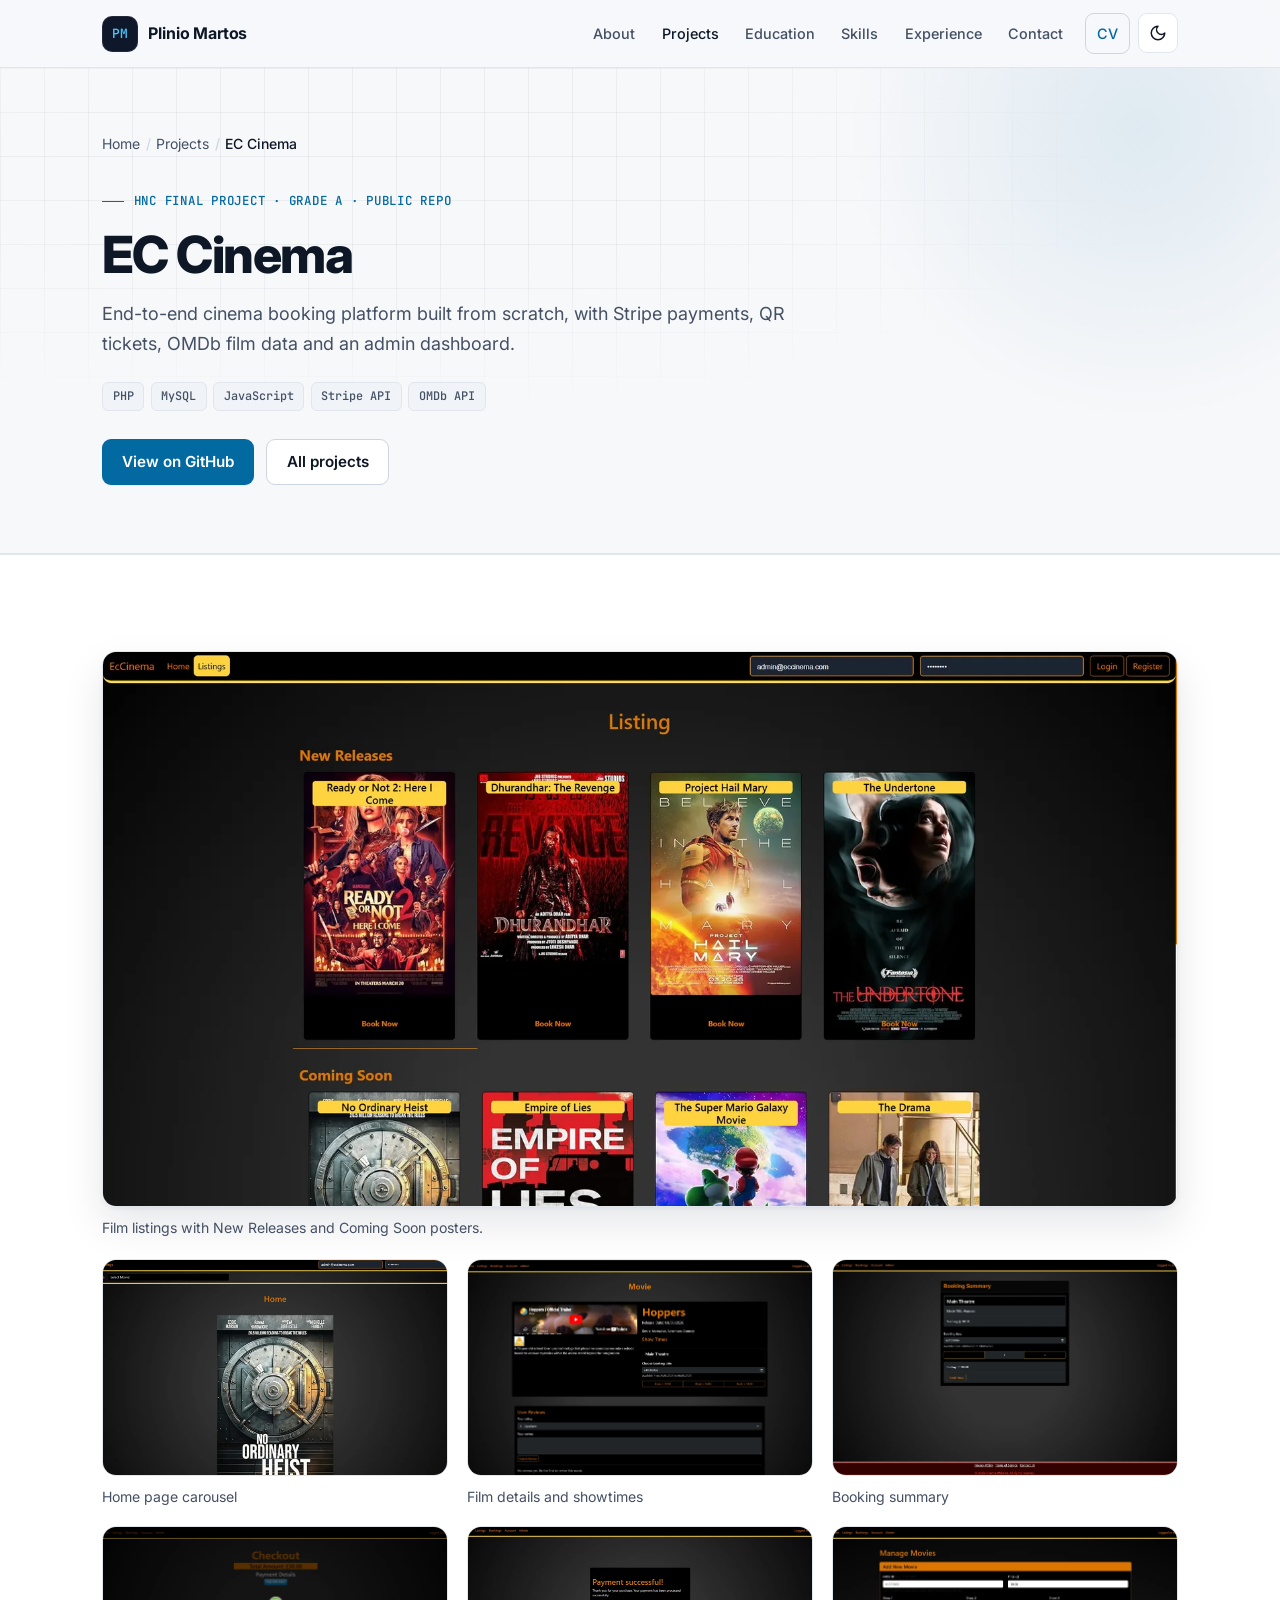
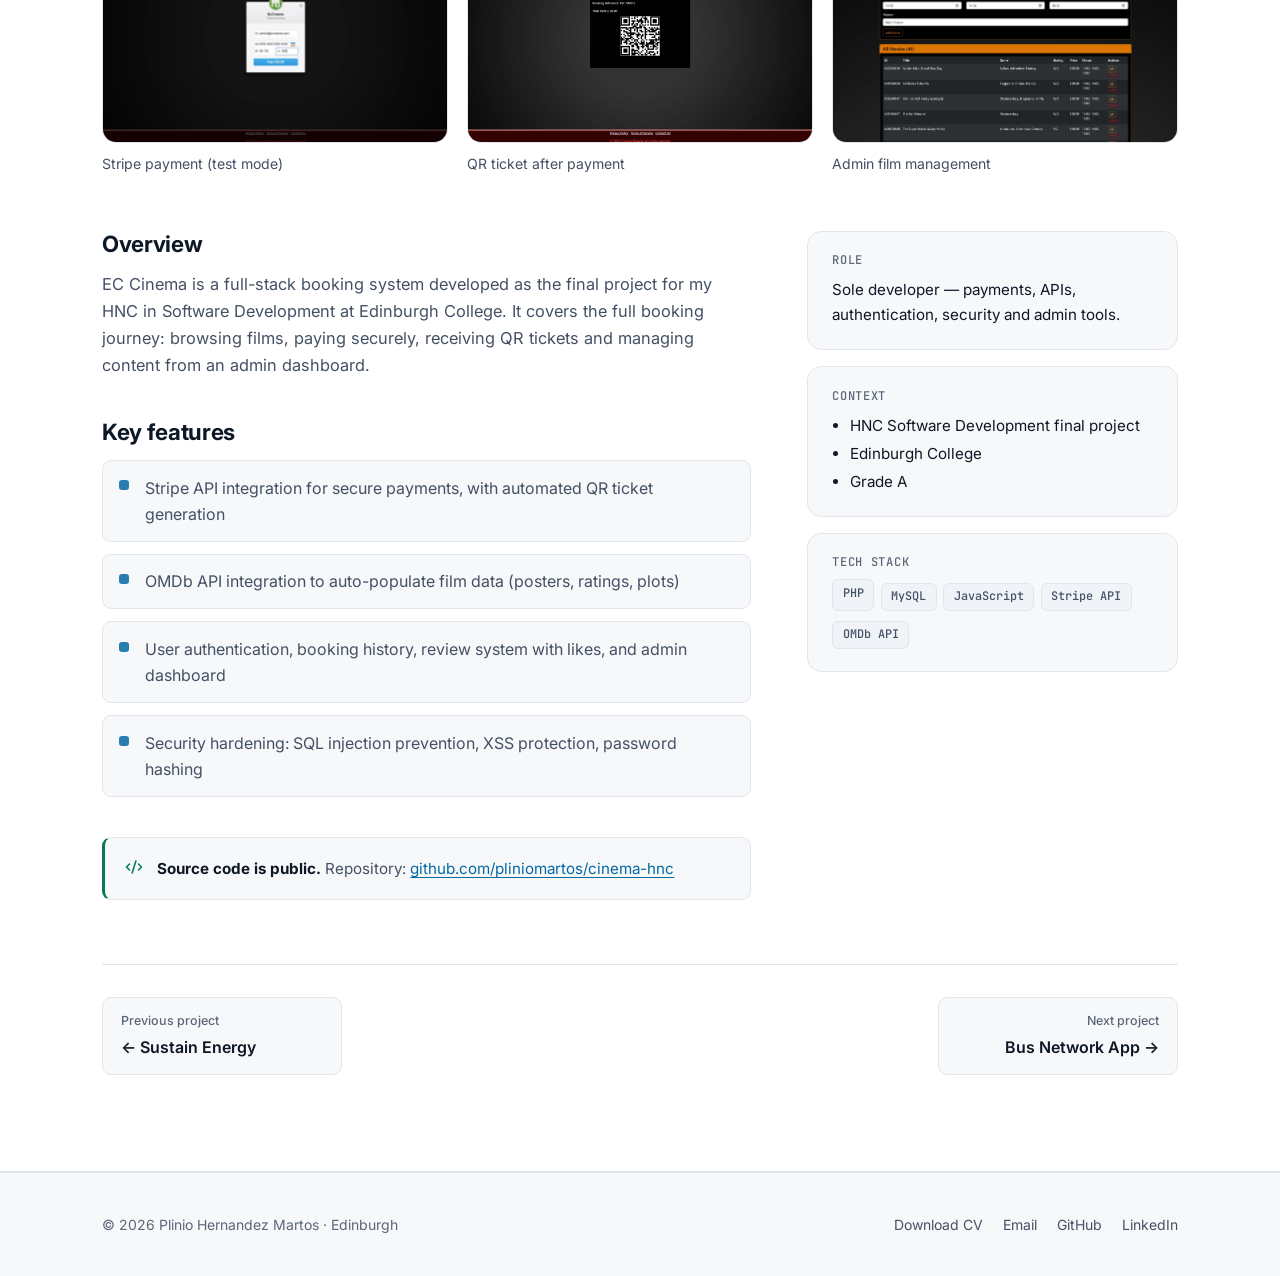
==== commit 2d32f630: "Add EC Cinema screenshots from the cinema-hnc repository Replace the EC Cinema placeholders with rea" ====
--- a/projects/ec-cinema.html
+++ b/projects/ec-cinema.html
@@ -100,26 +100,50 @@
     <section class="section section-alt">
       <div class="container">
         <div class="detail-shot">
-          <div class="shot shot--lg shot--cinema" role="img" aria-label="EC Cinema booking platform preview — screenshot coming soon">
-            <div class="shot-bar" aria-hidden="true">
-              <span class="dot"></span><span class="dot"></span><span class="dot"></span>
-              <span class="shot-url">ec-cinema · booking-platform</span>
-            </div>
-            <div class="shot-body" aria-hidden="true">
-              <div class="shot-wire"><i></i><i></i><i></i><i></i><i></i></div>
-              <div class="shot-label">
-                <span class="shot-icon">
-                  <svg width="20" height="20" viewBox="0 0 24 24" fill="none" stroke="currentColor" stroke-width="2" stroke-linecap="round" stroke-linejoin="round">
-                    <rect width="18" height="18" x="3" y="3" rx="2"/>
-                    <path d="M7 3v18M17 3v18M3 12h18M3 7h4M3 17h4M17 7h4M17 17h4"/>
-                  </svg>
-                </span>
-                <span class="shot-text">
-                  <span class="shot-name">EC Cinema</span>
-                  <span class="shot-note">Screenshot coming soon</span>
-                </span>
-              </div>
-            </div>
+          <figure class="shot-hero">
+            <img class="shot-img shot-img--lg"
+                 src="../assets/screenshots/ec-cinema.webp"
+                 alt="EC Cinema listings page showing New Releases and Coming Soon film posters with Book Now buttons"
+                 width="1600" height="826">
+            <figcaption>Film listings with New Releases and Coming Soon posters.</figcaption>
+          </figure>
+          <div class="shot-gallery" aria-label="More EC Cinema screenshots">
+            <figure>
+              <img src="../assets/screenshots/ec-cinema-home.webp"
+                   alt="EC Cinema home page with a featured film poster carousel for No Ordinary Heist"
+                   width="1600" height="815" decoding="async">
+              <figcaption>Home page carousel</figcaption>
+            </figure>
+            <figure>
+              <img src="../assets/screenshots/ec-cinema-movie.webp"
+                   alt="Movie page for Hoppers with trailer, showtimes and a user review form"
+                   width="1600" height="865" decoding="async">
+              <figcaption>Film details and showtimes</figcaption>
+            </figure>
+            <figure>
+              <img src="../assets/screenshots/ec-cinema-checkout.webp"
+                   alt="Booking summary for Hoppers at the Main Theatre, showing date, time, ticket quantity and a total of £30"
+                   width="1600" height="866" decoding="async">
+              <figcaption>Booking summary</figcaption>
+            </figure>
+            <figure>
+              <img src="../assets/screenshots/ec-cinema-payment.webp"
+                   alt="Stripe Checkout in test mode for a £30 EC Cinema booking"
+                   width="1600" height="864" decoding="async">
+              <figcaption>Stripe payment (test mode)</figcaption>
+            </figure>
+            <figure>
+              <img src="../assets/screenshots/ec-cinema-ticket.webp"
+                   alt="Payment successful screen showing booking reference EC100012 and a QR ticket"
+                   width="1600" height="856" decoding="async">
+              <figcaption>QR ticket after payment</figcaption>
+            </figure>
+            <figure>
+              <img src="../assets/screenshots/ec-cinema-manage.webp"
+                   alt="Admin Manage Movies page with a form to add a film by IMDb ID and a table of titles, genres, prices and showtimes"
+                   width="1600" height="868" decoding="async">
+              <figcaption>Admin film management</figcaption>
+            </figure>
           </div>
         </div>
 
--- a/css/styles.css
+++ b/css/styles.css
@@ -998,6 +998,18 @@
   border-radius: 0;
 }
 
+.project-card .shot-link {
+  display: block;
+  line-height: 0;
+}
+
+.project-card .shot-img {
+  display: block;
+  border: 0;
+  border-bottom: 1px solid var(--border);
+  border-radius: 0;
+}
+
 .project-body {
   display: flex;
   flex-direction: column;
@@ -1300,7 +1312,9 @@
 
 /* Real screenshots, once added (see README) */
 .shot-img {
+  display: block;
   width: 100%;
+  height: auto;
   aspect-ratio: 16 / 10;
   object-fit: cover;
   object-position: top center;
@@ -1312,6 +1326,52 @@
   border: 1px solid var(--border);
   border-radius: var(--radius);
   box-shadow: var(--shadow-lg);
+}
+
+.shot-hero {
+  margin: 0;
+}
+
+.shot-hero figcaption,
+.shot-gallery figcaption {
+  margin-top: 0.55rem;
+  font-size: 0.88rem;
+  color: var(--text-muted);
+}
+
+.shot-gallery {
+  display: grid;
+  gap: 1.15rem;
+  margin-top: 1.25rem;
+  grid-template-columns: 1fr;
+}
+
+@media (min-width: 640px) {
+  .shot-gallery {
+    grid-template-columns: repeat(2, minmax(0, 1fr));
+  }
+}
+
+@media (min-width: 960px) {
+  .shot-gallery {
+    grid-template-columns: repeat(3, minmax(0, 1fr));
+  }
+}
+
+.shot-gallery figure {
+  margin: 0;
+}
+
+.shot-gallery img {
+  display: block;
+  width: 100%;
+  height: auto;
+  aspect-ratio: 16 / 10;
+  object-fit: cover;
+  object-position: top center;
+  border: 1px solid var(--border);
+  border-radius: var(--radius);
+  background: var(--surface-2);
 }
 
 @media (max-width: 420px) {
